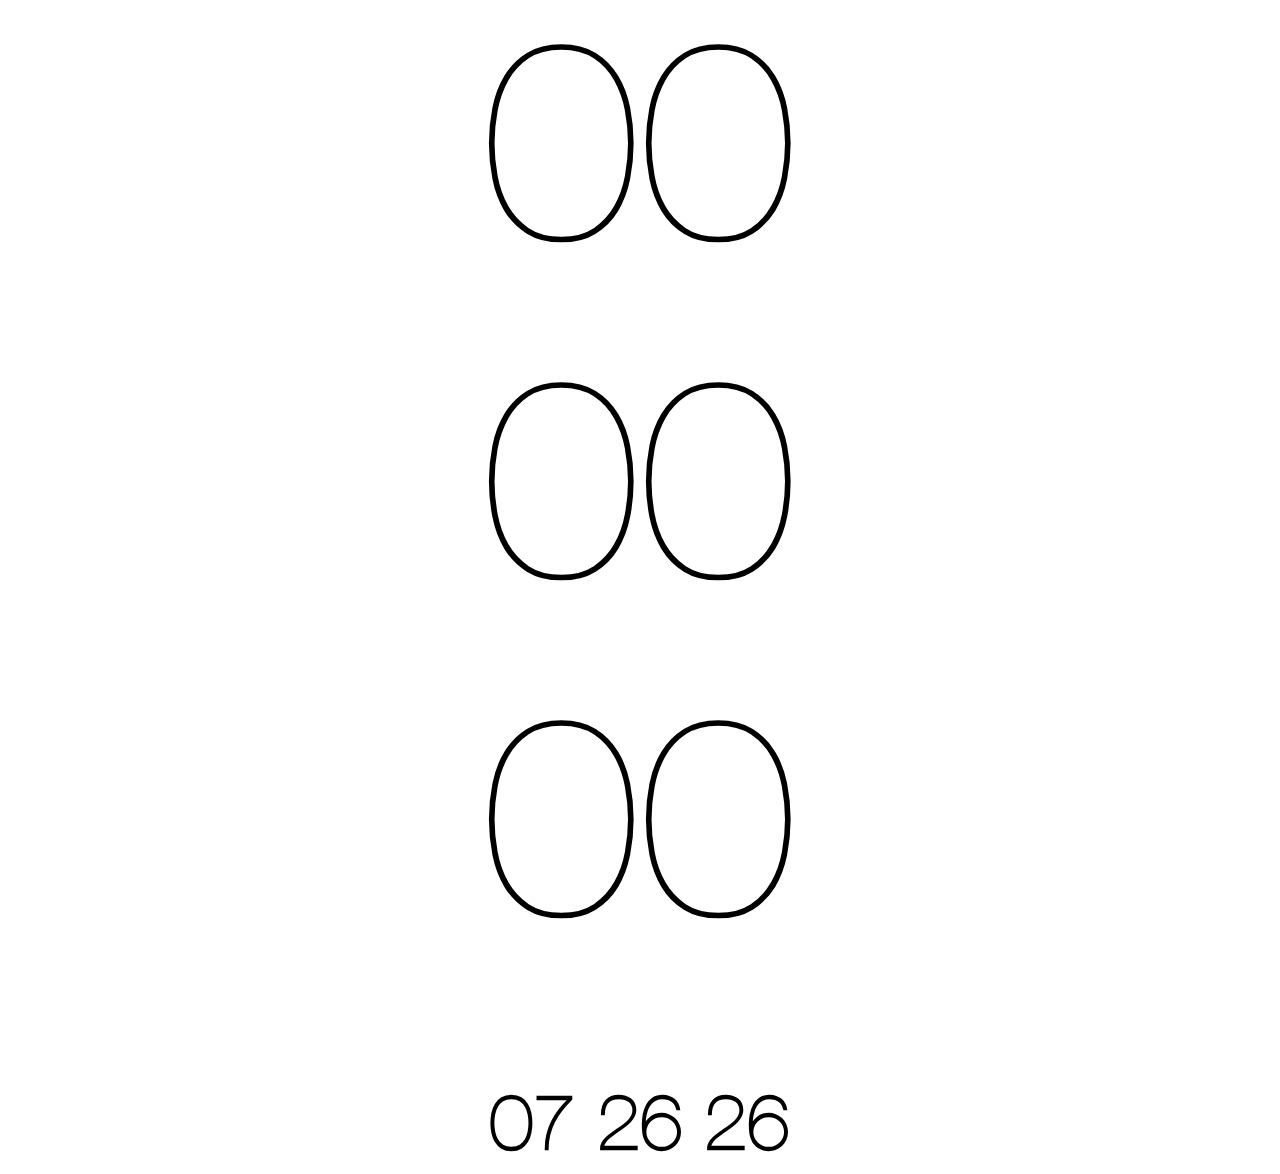
==== widgets/Date-and-Time/clock.html @ b9a471c6 "Add files via upload" ====
<!DOCTYPE html>
<html>

<head>
    <meta charset="UTF-8" />
    <title>Date and Time</title>
    <style>
        @font-face { font-family: 'HelveticaNeueLTCom-UltLt'; src: url('fonts/HelveticaNeueLTCom-UltLt.ttf') format('truetype'); }

        html, body { background: var(--colorBg); height: 100%; font-family: "HelveticaNeueLTCom-UltLt", system-ui, sans-serif; }

        /* Wrapper */
        .main { padding: 10px; width: 100%; height: 100%; }

        /* Sizing & Transition */
        *, *:after, *:before { box-sizing: border-box; margin: 0; padding: 0; transition: all 1s ease; }

        /* Clock */
        #clock {
            display: grid;
            font-weight: 100;
            text-align: center;
            font-size: 22vw;
            color: var(--colorFg);
            position: relative;
        }

        #minutes { color: var(--colorHighlightBg); }

        /* Date */
        #today {
            font-weight: 600;
            text-align: center;
            font-size: 6vw;
            width: 100%;
            margin-top: 5vh;
            color: var(--colorFg);
        }

        #date { color: var(--colorHighlightBg); }

        /* Tall widget layout */
        @media screen and (max-height: 200px) {
            #clock { display: block; font-size: 20vw; margin-top: 4vh; }
        }
    </style>
</head>

<body id="body">
    <div class="main">
        <div id="clock">
            <span id="hours">00</span> <span id="minutes">00</span> <span id="seconds">00</span>
        </div>
        <div id="today">
            <span id="month"></span> <span id="date"></span> <span id="year"></span>
        </div>
    </div>

    <script>
        var Clock = {
            updateClock: function () {
                var now = new Date();
                document.getElementById('hours').innerHTML = ((now.getHours() < 10) ? '0' : '') + now
            .getHours();
                document.getElementById('minutes').innerHTML = ((now.getMinutes() < 10) ? '0' : '') + now
                    .getMinutes();
                document.getElementById('seconds').innerHTML = ((now.getSeconds() < 10) ? '0' : '') + now
                    .getSeconds();
            },

            init: function () {
                setInterval(Clock.updateClock, 1000);
            }
        }

        Clock.init();
        let d = new Date();
        let month = d.getMonth();
        let monthArr = ["01", "02", "03", "04", "05", "06", "07", "08", "09", "10", "11", "12"];
        let date = d.getDate();
        let year = d.getFullYear().toString().substr(2, 2);

        month = monthArr[month];

        document.getElementById("month").innerHTML = month;
        document.getElementById("date").innerHTML = (date < 10 ? '0' : '') + d.getDate();
        document.getElementById("year").innerHTML = year;

        function save() {
            var checkbox = document.getElementById('themeswitch');
            localStorage.setItem('themeswitch', checkbox.checked);
        }

        function load() {
            var checked = JSON.parse(localStorage.getItem('themeswitch'));
            document.getElementById("themeswitch").checked = checked;
        }

        load();
    </script>
</body>

</html>
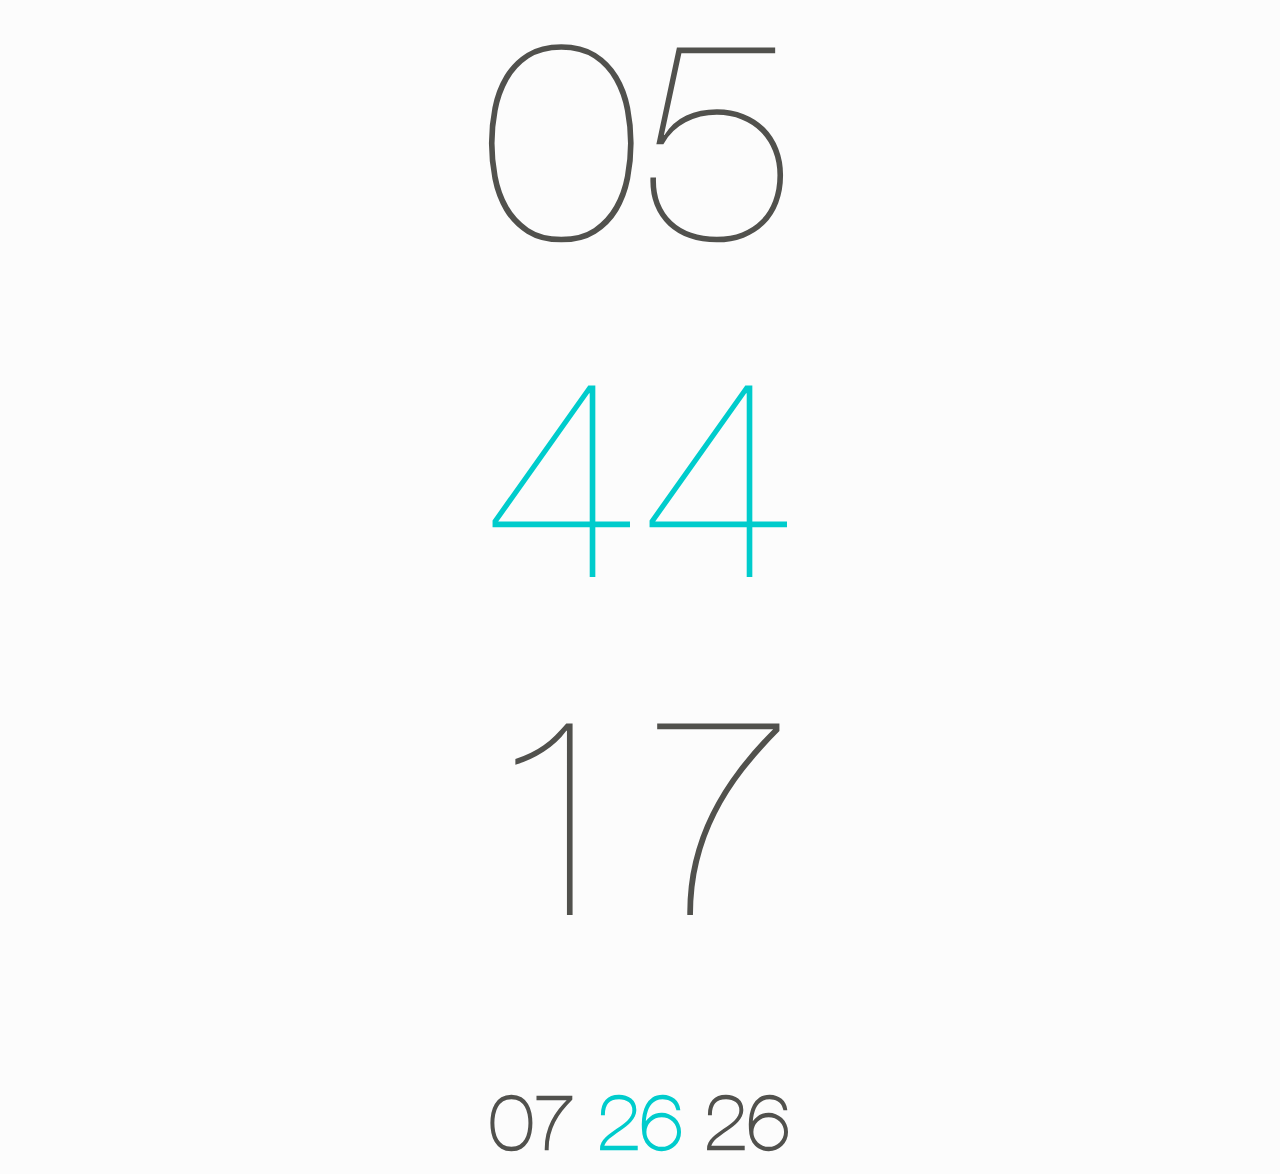
==== commit 60703254: "Added fallback themes for dark, light system ui" ====
--- a/widgets/Date-and-Time/clock.html
+++ b/widgets/Date-and-Time/clock.html
@@ -7,12 +7,29 @@
     <style>
         @font-face { font-family: 'HelveticaNeueLTCom-UltLt'; src: url('fonts/HelveticaNeueLTCom-UltLt.ttf') format('truetype'); }
 
-        html, body { background: var(--colorBg); height: 100%; font-family: "HelveticaNeueLTCom-UltLt", system-ui, sans-serif; }
+        html, body { height: 100%; font-family: "HelveticaNeueLTCom-UltLt", system-ui, sans-serif; }
+
+        /* Theme colors */
+        @media (prefers-color-scheme: dark) {
+            body { background: var(--colorBg, #18181b); }
+            #clock { color: var(--colorFg, #989ea4); }
+            #minutes { color: var(--colorHighlightBg, #00cccc); }
+            #today { color: var(--colorFg, #989ea4); }
+            #date { color: var(--colorHighlightBg, #00cccc); }
+        }
+
+        @media (prefers-color-scheme: light) {
+            body { background: var(--colorBg, #fcfcfc); }
+            #clock { color: var(--colorFg, #51514d); }
+            #minutes { color: var(--colorHighlightBg, #00cccc); }
+            #today { color: var(--colorFg, #51514d); }
+            #date { color: var(--colorHighlightBg, #00cccc); }
+        }
 
         /* Wrapper */
         .main { padding: 10px; width: 100%; height: 100%; }
 
-        /* Sizing & Transition */
+        /* Animation and Spacing */
         *, *:after, *:before { box-sizing: border-box; margin: 0; padding: 0; transition: all 1s ease; }
 
         /* Clock */
@@ -21,11 +38,8 @@
             font-weight: 100;
             text-align: center;
             font-size: 22vw;
-            color: var(--colorFg);
             position: relative;
         }
-
-        #minutes { color: var(--colorHighlightBg); }
 
         /* Date */
         #today {
@@ -34,14 +48,15 @@
             font-size: 6vw;
             width: 100%;
             margin-top: 5vh;
-            color: var(--colorFg);
         }
-
-        #date { color: var(--colorHighlightBg); }
 
         /* Tall widget layout */
         @media screen and (max-height: 200px) {
-            #clock { display: block; font-size: 20vw; margin-top: 4vh; }
+            #clock {
+                display: block;
+                font-size: 20vw;
+                margin-top: 4vh;
+            }
         }
     </style>
 </head>
@@ -61,7 +76,7 @@
             updateClock: function () {
                 var now = new Date();
                 document.getElementById('hours').innerHTML = ((now.getHours() < 10) ? '0' : '') + now
-            .getHours();
+                    .getHours();
                 document.getElementById('minutes').innerHTML = ((now.getMinutes() < 10) ? '0' : '') + now
                     .getMinutes();
                 document.getElementById('seconds').innerHTML = ((now.getSeconds() < 10) ? '0' : '') + now
@@ -69,7 +84,7 @@
             },
 
             init: function () {
-                setInterval(Clock.updateClock, 1000);
+                setInterval(Clock.updateClock, 500);
             }
         }
 
@@ -100,4 +115,4 @@
     </script>
 </body>
 
-</html>+</html>
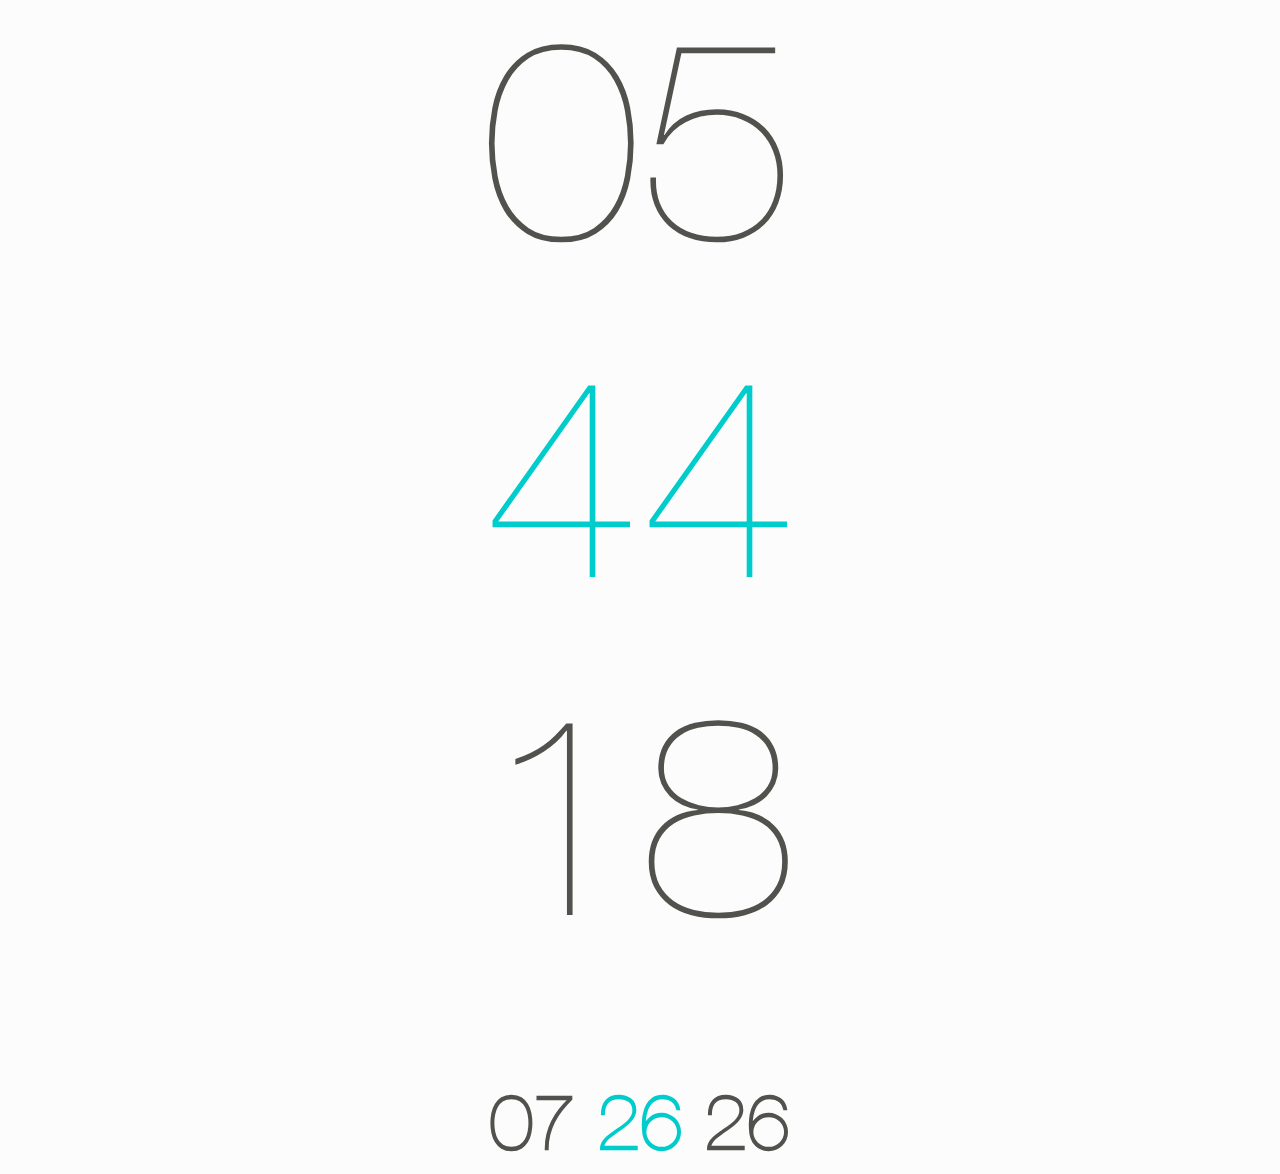
==== commit c2415295: "Update clock.html" ====
--- a/widgets/Date-and-Time/clock.html
+++ b/widgets/Date-and-Time/clock.html
@@ -50,13 +50,9 @@
             margin-top: 5vh;
         }
 
-        /* Tall widget layout */
+        /* Small widget layout */
         @media screen and (max-height: 200px) {
-            #clock {
-                display: block;
-                font-size: 20vw;
-                margin-top: 4vh;
-            }
+            #clock { display: block; font-size: 20vw; margin-top: 4vh; }
         }
     </style>
 </head>
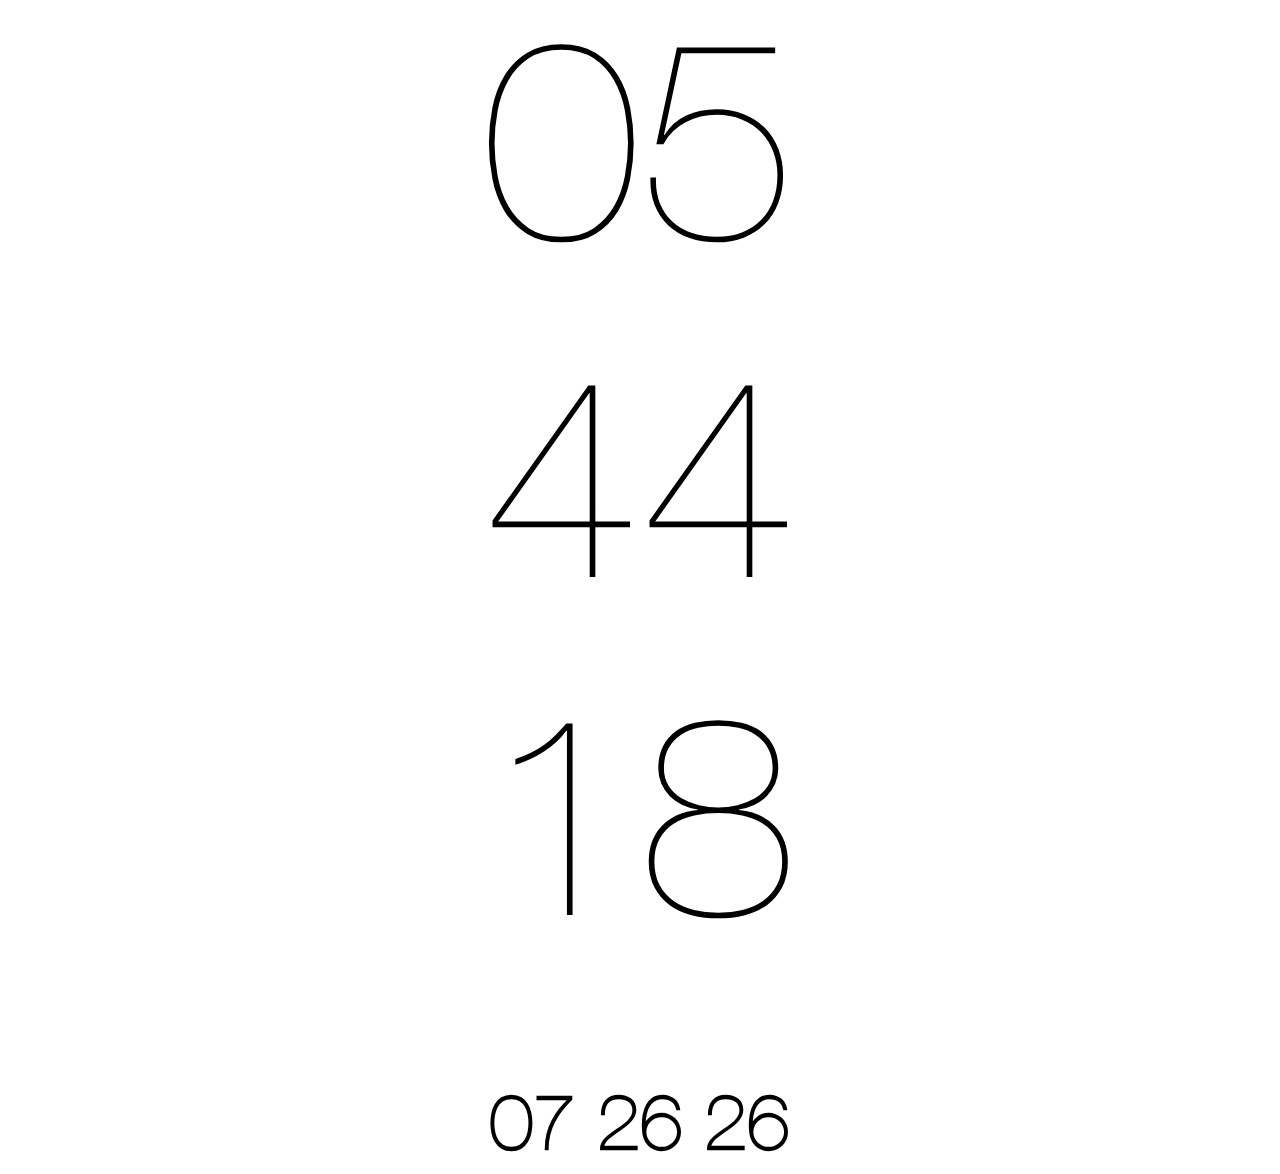
==== commit a1cde281: "Update for built in themes" ====
--- a/widgets/Date-and-Time/clock.html
+++ b/widgets/Date-and-Time/clock.html
@@ -10,21 +10,9 @@
         html, body { height: 100%; font-family: "HelveticaNeueLTCom-UltLt", system-ui, sans-serif; }
 
         /* Theme colors */
-        @media (prefers-color-scheme: dark) {
-            body { background: var(--colorBg, #18181b); }
-            #clock { color: var(--colorFg, #989ea4); }
-            #minutes { color: var(--colorHighlightBg, #00cccc); }
-            #today { color: var(--colorFg, #989ea4); }
-            #date { color: var(--colorHighlightBg, #00cccc); }
-        }
-
-        @media (prefers-color-scheme: light) {
-            body { background: var(--colorBg, #fcfcfc); }
-            #clock { color: var(--colorFg, #51514d); }
-            #minutes { color: var(--colorHighlightBg, #00cccc); }
-            #today { color: var(--colorFg, #51514d); }
-            #date { color: var(--colorHighlightBg, #00cccc); }
-        }
+            body { background: var(--colorBg); }
+            #clock, #today { color: var(--colorFg); }
+            #minutes, #date { color: var(--colorHighlightBg); }
 
         /* Wrapper */
         .main { padding: 10px; width: 100%; height: 100%; }
@@ -96,7 +84,7 @@
         document.getElementById("month").innerHTML = month;
         document.getElementById("date").innerHTML = (date < 10 ? '0' : '') + d.getDate();
         document.getElementById("year").innerHTML = year;
-
+        
         function save() {
             var checkbox = document.getElementById('themeswitch');
             localStorage.setItem('themeswitch', checkbox.checked);
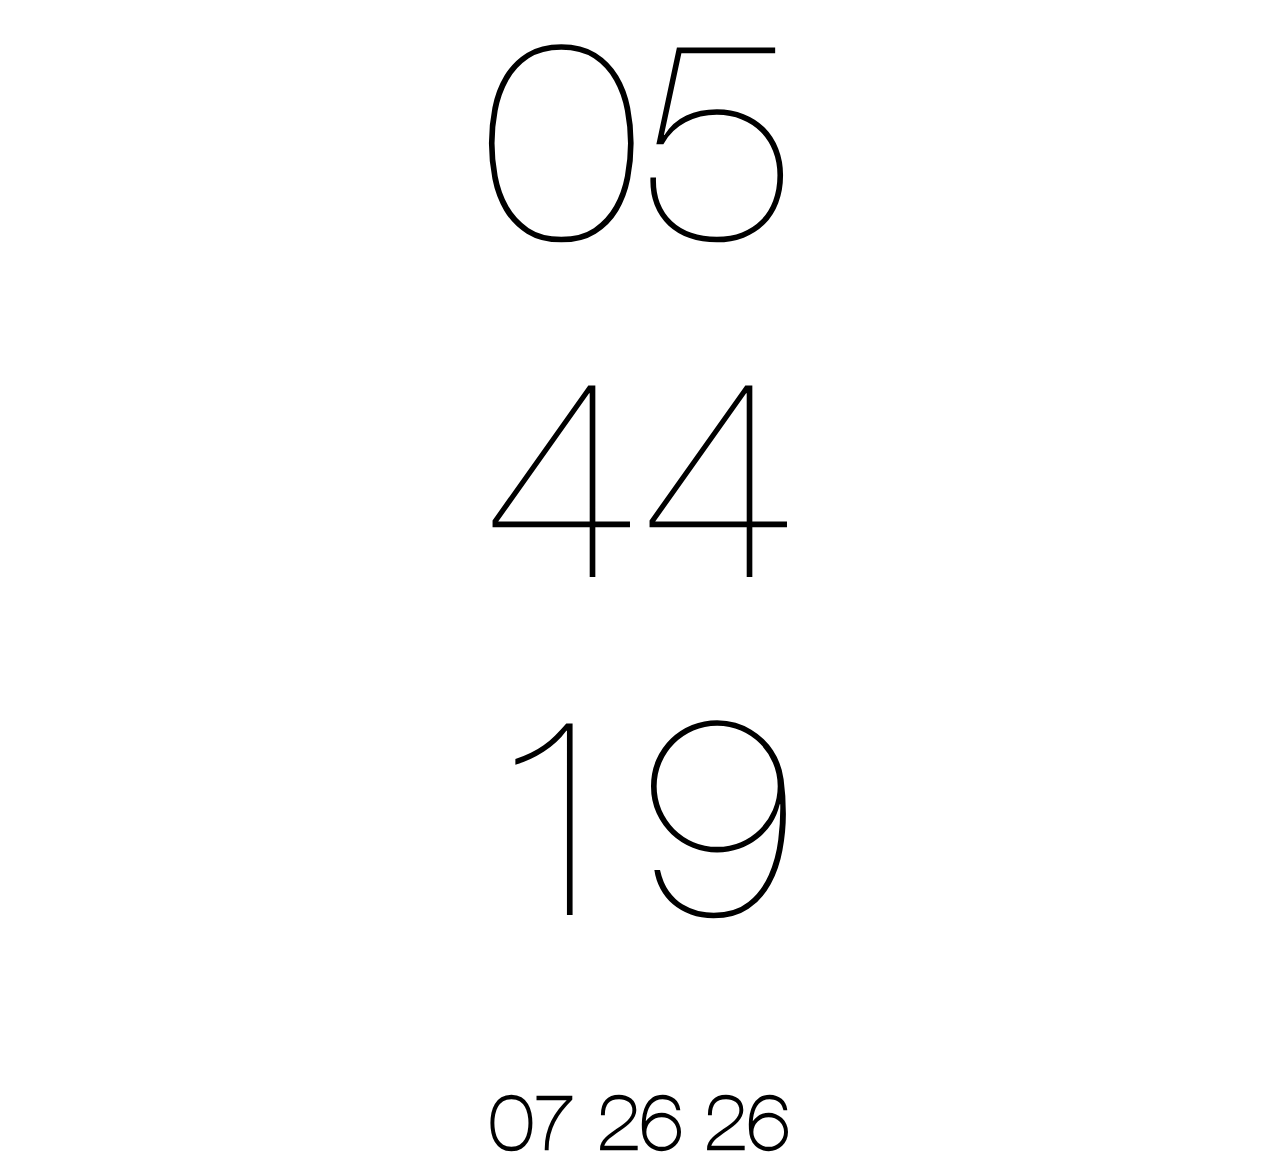
==== commit 28f891dc: "Updated for v.7.1" ====
--- a/widgets/Date-and-Time/clock.html
+++ b/widgets/Date-and-Time/clock.html
@@ -96,7 +96,7 @@
         }
 
         load();
-    </script>
+     </script>
 </body>
 
 </html>
